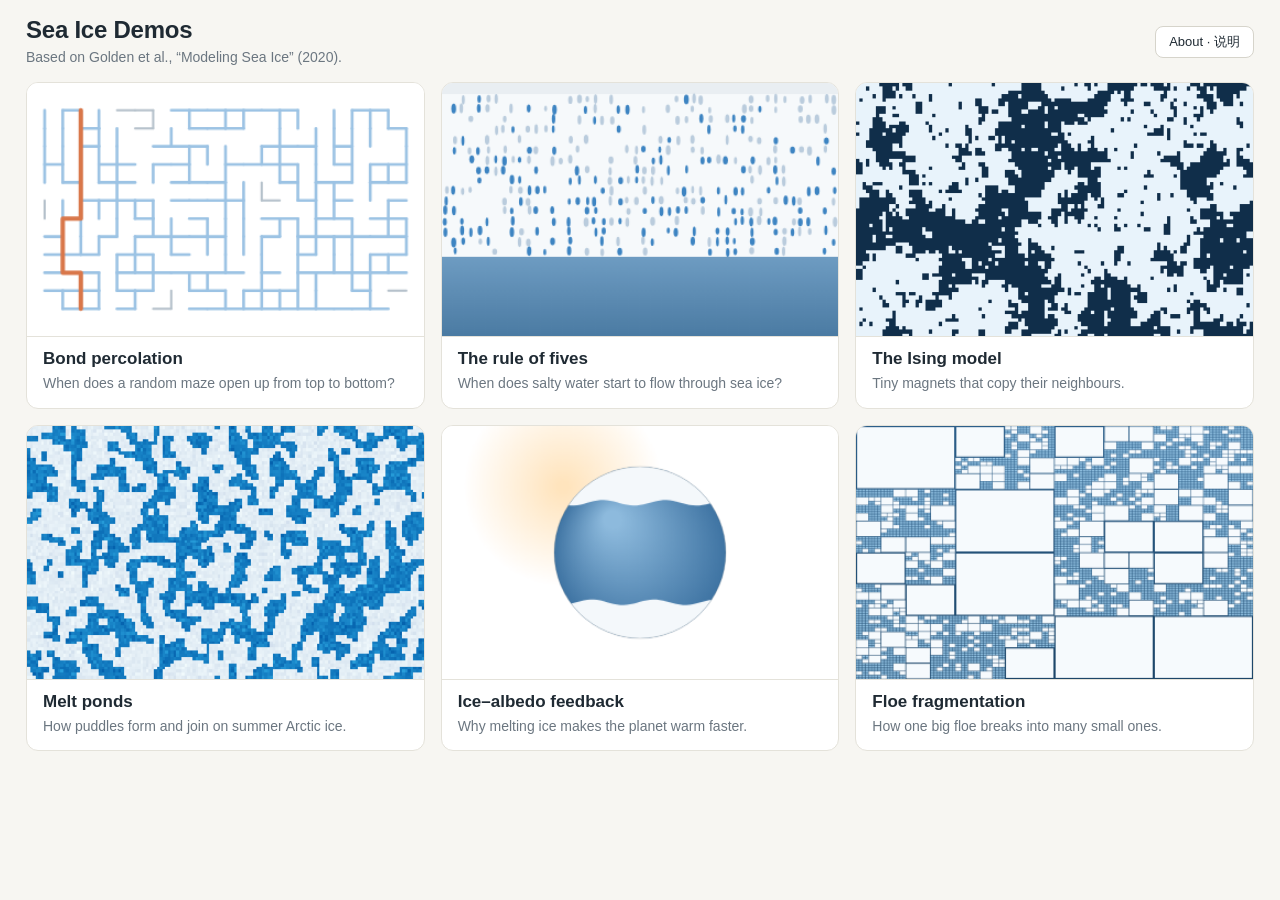
==== index.html @ 664575e3 "Add sea ice demos" ====
<!DOCTYPE html><html lang="en"><head><meta charset="utf-8"><meta name="viewport" content="width=device-width,initial-scale=1"><title>Sea ice math — six demos</title><style>:root{--bg:#f7f6f2;--panel:#ffffff;--line:#e4e2da;--ink:#1f2a33;--mut:#6b7680;--cyan:#2b7bbf;--warm:#d9774a}
*{box-sizing:border-box}
html{background:var(--bg)}
body{margin:0;color:var(--ink);background:var(--bg);font-family:-apple-system,"Helvetica Neue","PingFang SC",Arial,sans-serif;min-height:100vh;-webkit-font-smoothing:antialiased}
.wrap{max-width:1120px;margin:0 auto;padding:28px 32px 60px}
.top{margin-bottom:26px}
.back{color:var(--mut);text-decoration:none;font-size:14px}
.back:hover{color:var(--ink)}
h1{font-size:30px;font-weight:600;letter-spacing:-.01em;margin:0 0 6px;line-height:1.2}
.lead{font-size:16px;color:var(--mut);margin:0 0 26px;line-height:1.5}
.stage{display:grid;grid-template-columns:minmax(0,1fr) 320px;gap:22px;align-items:start;margin-bottom:22px}
.hero{background:var(--panel);border:1px solid var(--line);border-radius:14px;padding:16px}
.hero canvas{width:100%;height:auto;display:block;border-radius:6px}
.px{image-rendering:pixelated;image-rendering:crisp-edges}
.side{display:flex;flex-direction:column;gap:12px}
.card{background:var(--panel);border:1px solid var(--line);border-radius:12px;padding:14px 16px}
.label{font-size:13px;color:var(--mut);margin-bottom:6px}
.big{font-size:36px;font-weight:600;line-height:1.1;font-variant-numeric:tabular-nums;transition:color .3s}
.state{font-size:14px;margin-top:6px;color:var(--mut);line-height:1.45;min-height:1.45em}
.ctl{display:flex;justify-content:space-between;align-items:baseline;font-size:14px;color:var(--mut)}
.ctl b{color:var(--ink);font-weight:600;font-variant-numeric:tabular-nums}
input[type=range]{-webkit-appearance:none;appearance:none;width:100%;height:3px;background:linear-gradient(90deg,var(--cyan) var(--f,50%),var(--line) var(--f,50%));border-radius:3px;outline:none;margin:12px 0 14px;cursor:pointer}
input[type=range]::-webkit-slider-thumb{-webkit-appearance:none;width:16px;height:16px;border-radius:50%;background:#fff;border:1px solid #c9c7bd;box-shadow:0 1px 3px rgba(0,0,0,.15);cursor:pointer}
input[type=range]::-moz-range-thumb{width:16px;height:16px;border-radius:50%;background:#fff;border:1px solid #c9c7bd;cursor:pointer}
select{font:inherit;font-size:13px;padding:6px 10px;border-radius:8px;border:1px solid var(--line);background:#fff;color:var(--ink);cursor:pointer}
.btns{display:flex;flex-wrap:wrap;gap:8px}
button{font:inherit;font-size:13px;padding:6px 13px;border-radius:8px;border:1px solid #d6d4cb;background:#fff;color:var(--ink);cursor:pointer;transition:all .15s}
button:hover{border-color:#a9a79e}
button.on{background:#e8f1f9;border-color:#9cc3e4;color:#1d5c91}
button.pri{background:var(--ink);color:#fff;border-color:var(--ink)}
.chart canvas{width:100%;height:auto;display:block}
.legend{font-size:12px;color:var(--mut);margin-top:6px;line-height:1.5}
.sw{display:inline-block;width:14px;height:3px;border-radius:2px;vertical-align:middle;margin-right:5px}
.row{display:flex;gap:10px;align-items:center;flex-wrap:wrap}
details{margin-top:30px;border-top:1px solid var(--line);padding-top:16px;color:var(--mut);font-size:15px;line-height:1.7;max-width:820px}
summary{cursor:pointer;color:var(--mut);font-size:14px;list-style:none}
summary::-webkit-details-marker{display:none}
summary::after{content:" +"}
details[open] summary::after{content:" −"}
details p{margin:12px 0}
details b{color:var(--ink);font-weight:600}
@media(max-width:900px){.stage{grid-template-columns:1fr}.wrap{padding:20px 18px 50px}}
/* one-screen layout */
.wrap{max-width:1280px;height:100vh;display:flex;flex-direction:column;padding:16px 26px 18px}
.head{display:flex;justify-content:space-between;align-items:flex-end;gap:20px;margin-bottom:14px;flex:none}
.head .back{display:inline-block;margin-bottom:6px;font-size:13px}
.head h1{font-size:24px;margin:0 0 2px}
.head .lead{font-size:14px;margin:0}
.stage{flex:1;min-height:0;grid-template-columns:minmax(0,1fr) 340px;gap:16px;margin:0}
.hero{height:100%;min-height:0;display:flex;flex-direction:column;gap:6px;padding:12px}
.hero canvas{flex:1;min-height:0;width:100%;object-fit:contain}
.side{min-height:0;overflow:auto;gap:10px}
.card{padding:12px 14px}
.big{font-size:30px}
.modal{position:fixed;inset:0;background:rgba(31,42,51,.28);display:none;align-items:center;justify-content:center;z-index:9;padding:20px}
.modal.open{display:flex}
.mbox{background:#fff;border-radius:14px;max-width:720px;max-height:85vh;overflow:auto;padding:22px 26px;color:var(--mut);font-size:15px;line-height:1.7;position:relative}
.mbox b{color:var(--ink)}
.mbox .x{position:absolute;top:10px;right:10px;border:0;font-size:20px;padding:2px 10px}
@media(max-width:900px){.wrap{height:auto}.stage{display:block}.hero{height:70vw;margin-bottom:12px}}
.stage{grid-template-rows:minmax(0,1fr)}
@media(min-width:901px){.wrap{overflow:hidden}}

.head{align-items:center}
.legend{font-size:13px;color:#56616b}
.label{font-size:13px;color:#56616b;font-weight:500}
.state{font-size:14px;color:#56616b}
.ctl{font-size:14px;color:#56616b}
/* minimal layout */
.solo{flex:1;min-height:0;display:flex;flex-direction:column;gap:12px}
.solo .hero{flex:1;height:auto}
.bar{flex:none;display:grid;grid-template-columns:minmax(0,1fr) 300px;gap:28px;align-items:center;background:#fff;border:1px solid var(--line);border-radius:14px;padding:14px 22px}
.bar .ctl{font-size:15px}
.bar input[type=range]{margin:12px 0 4px}
.read .big{font-size:32px}
.read .state{margin-top:2px}
.ticks{display:flex;justify-content:space-between;font-size:12px;color:#56616b}
.icon{border:1px solid var(--line);background:#fff;border-radius:8px;padding:4px 10px;font-size:13px;margin-left:10px}
@media(max-width:900px){.bar{grid-template-columns:1fr}}
/* review fixes */
.solo .hero{background:transparent;border:0;padding:0}
.bar{padding:10px 22px}
.bar input[type=range]{margin:10px 0 2px}
.tk{position:relative;height:18px;font-size:12px;color:#56616b;font-variant-numeric:tabular-nums}
.tk span{position:absolute;top:2px;transform:translateX(-50%);white-space:nowrap}
.tk span.l{transform:none}.tk span.r{transform:translateX(-100%)}
.tk span.m{color:#1f2a33;font-weight:600}
.tk span.m::before{content:"";position:absolute;left:50%;top:-9px;width:1px;height:7px;background:#1f2a33}
.chip{display:inline-block;width:10px;height:10px;border-radius:2px;vertical-align:-1px;margin-right:4px;border:1px solid rgba(0,0,0,.12)}

.solo .hero{background:#fff;border:1px solid var(--line);padding:12px}

.grid{flex:1;min-height:0;align-content:start;display:grid;grid-template-columns:repeat(3,minmax(0,1fr));gap:16px}
.tile{display:block;text-decoration:none;color:var(--ink);background:#fff;border:1px solid var(--line);border-radius:12px;overflow:hidden;transition:border-color .15s}
.tile:hover{border-color:#b9b7ae}
.tile canvas{width:100%;height:auto;display:block;border-bottom:1px solid var(--line)}
.tile .tx{padding:12px 16px 14px}
.tile h2{font-size:17px;font-weight:600;margin:0 0 4px}
.tile p{font-size:14px;color:var(--mut);margin:0;line-height:1.45}
@media(max-width:900px){.grid{grid-template-columns:1fr 1fr}}
@media(max-width:600px){.grid{grid-template-columns:1fr}}
</style></head><body><div class="wrap">
<div class="head"><div><h1>Sea Ice Demos</h1><p class="lead">Based on Golden et al., “Modeling Sea Ice” (2020).</p></div><button id="about">About · 说明</button></div>
<div class="grid">
<a class="tile" href="1_percolation.html"><canvas id="t1"></canvas><div class="tx"><h2>Bond percolation</h2><p>When does a random maze open up from top to bottom?</p></div></a>
<a class="tile" href="2_rule_of_fives.html"><canvas id="t2"></canvas><div class="tx"><h2>The rule of fives</h2><p>When does salty water start to flow through sea ice?</p></div></a>
<a class="tile" href="3_ising_magnet.html"><canvas id="t3"></canvas><div class="tx"><h2>The Ising model</h2><p>Tiny magnets that copy their neighbours.</p></div></a>
<a class="tile" href="4_melt_ponds.html"><canvas id="t4"></canvas><div class="tx"><h2>Melt ponds</h2><p>How puddles form and join on summer Arctic ice.</p></div></a>
<a class="tile" href="5_ice_albedo.html"><canvas id="t5"></canvas><div class="tx"><h2>Ice–albedo feedback</h2><p>Why melting ice makes the planet warm faster.</p></div></a>
<a class="tile" href="6_fragmentation.html"><canvas id="t6"></canvas><div class="tx"><h2>Floe fragmentation</h2><p>How one big floe breaks into many small ones.</p></div></a>
</div>
<div class="modal" id="aboutM"><div class="mbox"><button class="x">×</button><p>Six small interactive pages made while reading Golden et al., “Modeling Sea Ice” (Notices of the AMS, 2020). Each page has one slider. 1. Bond percolation on a square lattice. 2. The rule of fives: brine in sea ice and when water can flow through. 3. The 2D Ising model. 4. The melt pond Ising model of Ma, Sudakov, Strong &amp; Golden (2019), next to a height-only version. 5. Ice–albedo feedback in a simple energy balance model. 6. Random fragmentation of ice floes. Every page runs offline in the browser.</p>
<p>这 6 个小程序是读 Golden 等人 2020 年的综述《Modeling Sea Ice》时做的，每页只有一个滑块，双击就能在浏览器里打开，不需要联网。1. 方格网边渗流。2. 五五法则：海冰里的盐水，以及冰什么时候开始透水。3. 二维 Ising 模型。4. Ma、Sudakov、Strong 和 Golden（2019）的融池 Ising 模型，旁边对照一个只看高度的版本。5. 简单能量平衡模型里的冰-反照率反馈。6. 浮冰的随机碎裂。</p></div></div>
</div>
<script>const $=id=>document.getElementById(id);
const DPR=Math.min(2,window.devicePixelRatio||1);
function hd(c,w,h){c.width=Math.round(w*DPR);c.height=Math.round(h*DPR);const x=c.getContext('2d');x.setTransform(DPR,0,0,DPR,0,0);x.W=w;x.H=h;return x;}
const K={panel:'#ffffff',line:'#e4e2da',grid:'#f1efe9',ink:'#1f2a33',mut:'#56616b',ice:'#eaf4fb',cyan:'#2b7bbf',blue:'#5a9bd5',deep:'#9bbbd8',warm:'#d9774a',red:'#d65a5a'};
const FONT='12px -apple-system,"Helvetica Neue",Helvetica,Arial,sans-serif';
function fillTrack(r){const f=(r.value-r.min)/(r.max-r.min)*100;r.style.setProperty('--f',f+'%');}
document.addEventListener('input',e=>{if(e.target.type==='range')fillTrack(e.target);});
window.addEventListener('load',()=>document.querySelectorAll('input[type=range]').forEach(fillTrack));
function box(x,l,t,w,h){x.strokeStyle=K.line;x.lineWidth=1;x.strokeRect(l+.5,t+.5,w,h);}

Object.defineProperty(CanvasRenderingContext2D.prototype,'shadowBlur',{set(){},get(){return 0},configurable:true});
window.addEventListener('load',()=>{const m=document.getElementById('aboutM'),b=document.getElementById('about');if(!m||!b)return;b.onclick=()=>m.classList.add('open');m.onclick=e=>{if(e.target===m||e.target.classList.contains('x'))m.classList.remove('open');};});

function fnt(x,px=13,w=''){const c=x.canvas;let k=1;if(c.clientWidth&&x.W){k=Math.min(c.clientWidth/x.W,c.clientHeight/x.H);}k=Math.max(0.35,Math.min(k,1.3));return `${w}${(px/k).toFixed(1)}px -apple-system,"SF Pro Text","Helvetica Neue",Helvetica,Arial,sans-serif`;}

const TW=360,TH=230;const tc=id=>hd($(id),TW,TH);
(function(){const x=tc('t1'),nx=21,ny=12,s=16.4,ox=(TW-(nx-1)*s)/2,oy=(TH-(ny-1)*s)/2,E=[];x.fillStyle='#fff';x.fillRect(0,0,TW,TH);
for(let y=0;y<ny;y++)for(let i=0;i<nx;i++){if(i<nx-1)E.push([i+y*nx,i+1+y*nx]);if(y<ny-1)E.push([i+y*nx,i+(y+1)*nx]);}
let best=null;for(let t=0;t<300&&!best;t++){const r=E.map(()=>Math.random()<0.54),par=[...Array(nx*ny).keys()],f=a=>par[a]===a?a:(par[a]=f(par[a]));E.forEach((e,i)=>{if(r[i])par[f(e[0])]=f(e[1]);});
const top=new Set();for(let i=0;i<nx;i++)top.add(f(i));let sp=null;for(let i=0;i<nx;i++)if(top.has(f(i+(ny-1)*nx)))sp=f(i+(ny-1)*nx);if(sp!==null)best={r,f,sp};}
const P=v=>[ox+v%nx*s,oy+(v/nx|0)*s];x.lineCap='round';
E.forEach((e,i)=>{if(!best.r[i])return;const inC=best.f(e[0])===best.sp;x.strokeStyle=inC?'#9cc3e4':'#b4c0ca';x.lineWidth=inC?2.6:2;x.beginPath();x.moveTo(...P(e[0]));x.lineTo(...P(e[1]));x.stroke();});
const adj=Array.from({length:nx*ny},()=>[]);E.forEach((e,i)=>{if(best.r[i]){adj[e[0]].push(e[1]);adj[e[1]].push(e[0]);}});
const pv=new Int32Array(nx*ny).fill(-2),q=[];for(let i=0;i<nx;i++){pv[i]=-1;q.push(i);}let end=-1;
for(let h=0;h<q.length&&end<0;h++){const u=q[h];if(u>=nx*(ny-1)){end=u;break;}for(const v of adj[u])if(pv[v]===-2){pv[v]=u;q.push(v);}}
if(end>=0){x.strokeStyle='#d9774a';x.lineWidth=4;x.lineJoin='round';x.beginPath();let v=end,first=true;while(v>=0){const [px,py]=P(v);first?x.moveTo(px,py):x.lineTo(px,py);first=false;v=pv[v];}x.stroke();}})();
(function(){const x=tc('t2'),Y1=158;x.fillStyle='#f6f9fb';x.fillRect(0,0,TW,Y1);x.fillStyle='#e9eef2';x.fillRect(0,0,TW,10);
const oc=x.createLinearGradient(0,Y1,0,TH);oc.addColorStop(0,'#6e9cc2');oc.addColorStop(1,'#4b7ba3');x.fillStyle=oc;x.fillRect(0,Y1,TW,TH-Y1);
const nx=48,ny=16,cw=TW/nx,ch=(Y1-10)/ny;
for(let j=0;j<ny;j++)for(let i=0;i<nx;i++){if(Math.random()>0.45)continue;const deep=Math.random()<0.25+0.6*(j/ny);const X=(i+.5)*cw+(Math.random()-.5)*2.5,Yc=10+(j+.5)*ch+(Math.random()-.5)*2;
x.fillStyle=deep?'#3d84c2':'rgba(125,160,192,.5)';x.beginPath();x.ellipse(X,Yc,1.3+Math.random(),2.8+Math.random()*1.8,0,0,7);x.fill();}})();
(function(){const x=tc('t3'),W=120,H=67,s=new Int8Array(W*H);for(let i=0;i<W*H;i++)s[i]=Math.random()<.5?1:-1;const t=2.3,e4=Math.exp(-4/t),e8=Math.exp(-8/t);
for(let k=0;k<W*H*60;k++){const i=(Math.random()*W*H)|0,y=(i/W)|0,a=i%W,nb=s[((y+1)%H)*W+a]+s[((y-1+H)%H)*W+a]+s[y*W+(a+1)%W]+s[y*W+(a-1+W)%W],dE=2*s[i]*nb;if(dE<=0||(dE===4&&Math.random()<e4)||(dE===8&&Math.random()<e8))s[i]=-s[i];}
const c=document.createElement('canvas');c.width=W;c.height=H;const cx=c.getContext('2d'),im=cx.createImageData(W,H);for(let i=0;i<W*H;i++){const v=s[i]>0?[232,243,251]:[16,46,74];im.data.set([...v,255],i*4);}cx.putImageData(im,0,0);x.imageSmoothingEnabled=false;x.drawImage(c,0,0,TW,TH*1.005);})();
(function(){const x=tc('t4'),W=144,H=80,s=new Int8Array(W*H),h=new Float32Array(W*H);const g=()=>{let u=0,v=0;while(!u)u=Math.random();while(!v)v=Math.random();return Math.sqrt(-2*Math.log(u))*Math.cos(2*Math.PI*v);};
for(let i=0;i<W*H;i++){h[i]=g();s[i]=Math.random()<.46?1:-1;}for(let k=0;k<W*H*30;k++){const i=(Math.random()*W*H)|0,y=(i/W)|0,a=i%W,m=s[((y+1)%H)*W+a]+s[((y-1+H)%H)*W+a]+s[y*W+(a+1)%W]+s[y*W+(a-1+W)%W];s[i]=m>0?1:m<0?-1:(h[i]<0?1:-1);}
const c=document.createElement('canvas');c.width=W;c.height=H;const cx=c.getContext('2d'),im=cx.createImageData(W,H);for(let i=0;i<W*H;i++){const e=Math.max(-2.5,Math.min(2.5,h[i]));const v=s[i]>0?[22+e*7,128+e*12,196+e*9]:[226+e*6,237+e*5,245+e*3];im.data.set([...v,255],i*4);}cx.putImageData(im,0,0);x.imageSmoothingEnabled=false;x.drawImage(c,0,0,TW,TH);})();
(function(){const x=tc('t5');x.fillStyle='#fff';x.fillRect(0,0,TW,TH);const cx=TW/2,cy=TH/2,R=78;
const gl=x.createRadialGradient(cx-70,cy-60,5,cx-70,cy-60,90);gl.addColorStop(0,'rgba(255,196,110,.45)');gl.addColorStop(1,'rgba(255,196,110,0)');x.fillStyle=gl;x.beginPath();x.arc(cx-70,cy-60,90,0,7);x.fill();
const oc=x.createRadialGradient(cx-25,cy-30,8,cx,cy,R);oc.addColorStop(0,'#8dbadd');oc.addColorStop(1,'#3f74a3');x.fillStyle=oc;x.beginPath();x.arc(cx,cy,R,0,7);x.fill();
x.save();x.beginPath();x.arc(cx,cy,R,0,7);x.clip();x.fillStyle='#f4f8fb';for(const d of [1,-1]){x.beginPath();x.moveTo(cx-R,cy-d*R);for(let xx=cx-R;xx<=cx+R;xx+=3)x.lineTo(xx,cy-d*(R-R*0.42)+d*Math.sin(xx/9+d)*2.5);x.lineTo(cx+R,cy-d*R);x.fill();}x.restore();
x.strokeStyle='rgba(31,42,51,.15)';x.beginPath();x.arc(cx,cy,R,0,7);x.stroke();})();
(function(){const x=tc('t6');const sea=x.createLinearGradient(0,0,0,TH);sea.addColorStop(0,'#2d5f8a');sea.addColorStop(1,'#1d4669');x.fillStyle=sea;x.fillRect(0,0,TW,TH);
let fl;do{fl=[{x:0,y:0,w:1,h:1,a:true}];for(let gn=0;gn<7;gn++){const nf=[];for(const f of fl){if(f.a&&(gn===0||Math.random()<0.75)){const hw=f.w/2,hh=f.h/2;[[0,0],[1,0],[0,1],[1,1]].forEach(([i,j])=>nf.push({x:f.x+i*hw,y:f.y+j*hh,w:hw,h:hh,a:true}));}else{f.a=false;nf.push(f);}}fl=nf;}}while(fl.length<1500);
for(const f of fl){const gp=Math.max(.4,Math.min(2,Math.min(f.w*TW,f.h*TH)*.07));x.fillStyle=f.a?'#8fbfe0':'#f6fafd';x.fillRect(f.x*TW+gp/2,f.y*TH+gp/2,f.w*TW-gp,f.h*TH-gp);}})();
</script></body></html>
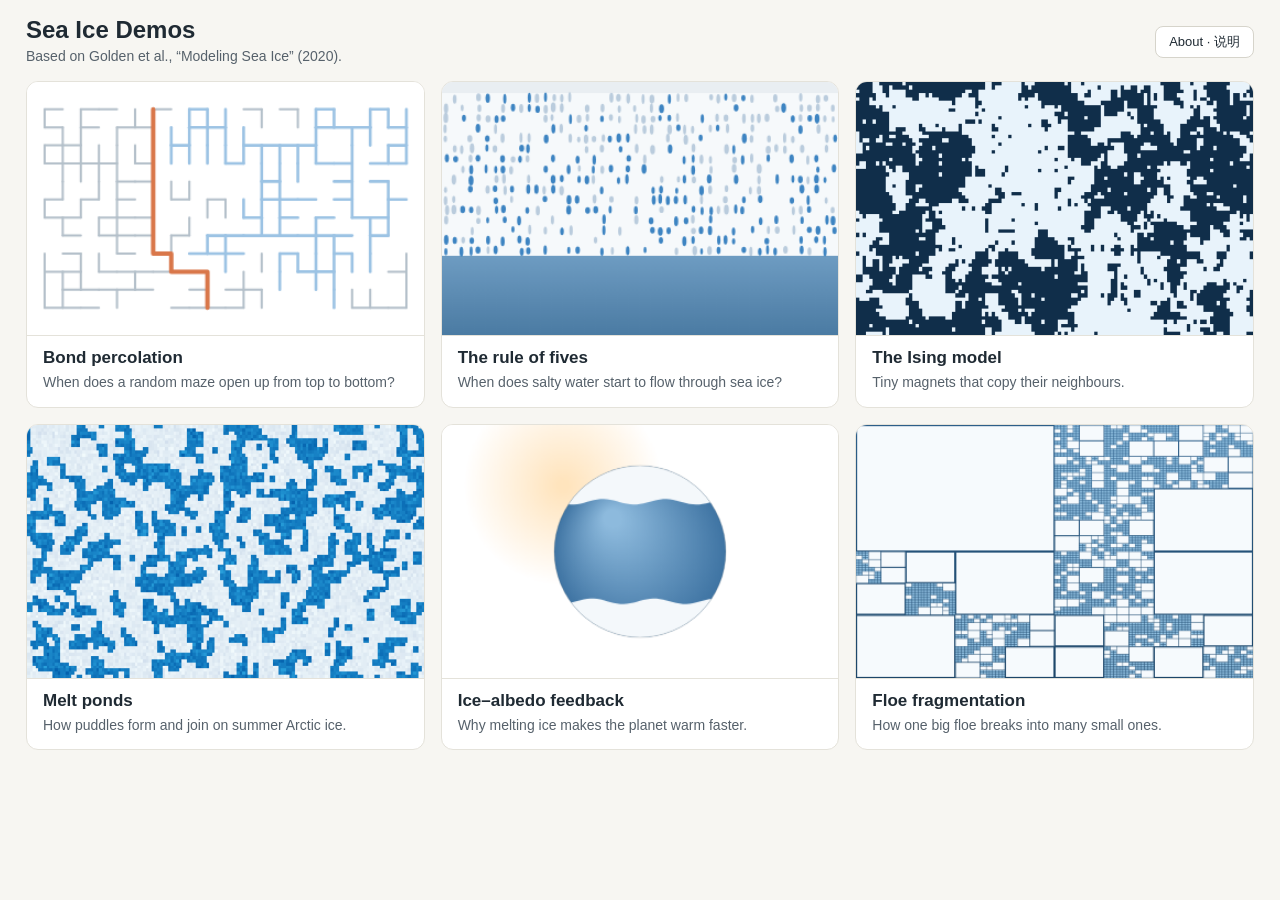
==== commit 30a04e5e: "Split code into readable files" ====
--- a/index.html
+++ b/index.html
@@ -1,160 +1,60 @@
-<!DOCTYPE html><html lang="en"><head><meta charset="utf-8"><meta name="viewport" content="width=device-width,initial-scale=1"><title>Sea ice math — six demos</title><style>:root{--bg:#f7f6f2;--panel:#ffffff;--line:#e4e2da;--ink:#1f2a33;--mut:#6b7680;--cyan:#2b7bbf;--warm:#d9774a}
-*{box-sizing:border-box}
-html{background:var(--bg)}
-body{margin:0;color:var(--ink);background:var(--bg);font-family:-apple-system,"Helvetica Neue","PingFang SC",Arial,sans-serif;min-height:100vh;-webkit-font-smoothing:antialiased}
-.wrap{max-width:1120px;margin:0 auto;padding:28px 32px 60px}
-.top{margin-bottom:26px}
-.back{color:var(--mut);text-decoration:none;font-size:14px}
-.back:hover{color:var(--ink)}
-h1{font-size:30px;font-weight:600;letter-spacing:-.01em;margin:0 0 6px;line-height:1.2}
-.lead{font-size:16px;color:var(--mut);margin:0 0 26px;line-height:1.5}
-.stage{display:grid;grid-template-columns:minmax(0,1fr) 320px;gap:22px;align-items:start;margin-bottom:22px}
-.hero{background:var(--panel);border:1px solid var(--line);border-radius:14px;padding:16px}
-.hero canvas{width:100%;height:auto;display:block;border-radius:6px}
-.px{image-rendering:pixelated;image-rendering:crisp-edges}
-.side{display:flex;flex-direction:column;gap:12px}
-.card{background:var(--panel);border:1px solid var(--line);border-radius:12px;padding:14px 16px}
-.label{font-size:13px;color:var(--mut);margin-bottom:6px}
-.big{font-size:36px;font-weight:600;line-height:1.1;font-variant-numeric:tabular-nums;transition:color .3s}
-.state{font-size:14px;margin-top:6px;color:var(--mut);line-height:1.45;min-height:1.45em}
-.ctl{display:flex;justify-content:space-between;align-items:baseline;font-size:14px;color:var(--mut)}
-.ctl b{color:var(--ink);font-weight:600;font-variant-numeric:tabular-nums}
-input[type=range]{-webkit-appearance:none;appearance:none;width:100%;height:3px;background:linear-gradient(90deg,var(--cyan) var(--f,50%),var(--line) var(--f,50%));border-radius:3px;outline:none;margin:12px 0 14px;cursor:pointer}
-input[type=range]::-webkit-slider-thumb{-webkit-appearance:none;width:16px;height:16px;border-radius:50%;background:#fff;border:1px solid #c9c7bd;box-shadow:0 1px 3px rgba(0,0,0,.15);cursor:pointer}
-input[type=range]::-moz-range-thumb{width:16px;height:16px;border-radius:50%;background:#fff;border:1px solid #c9c7bd;cursor:pointer}
-select{font:inherit;font-size:13px;padding:6px 10px;border-radius:8px;border:1px solid var(--line);background:#fff;color:var(--ink);cursor:pointer}
-.btns{display:flex;flex-wrap:wrap;gap:8px}
-button{font:inherit;font-size:13px;padding:6px 13px;border-radius:8px;border:1px solid #d6d4cb;background:#fff;color:var(--ink);cursor:pointer;transition:all .15s}
-button:hover{border-color:#a9a79e}
-button.on{background:#e8f1f9;border-color:#9cc3e4;color:#1d5c91}
-button.pri{background:var(--ink);color:#fff;border-color:var(--ink)}
-.chart canvas{width:100%;height:auto;display:block}
-.legend{font-size:12px;color:var(--mut);margin-top:6px;line-height:1.5}
-.sw{display:inline-block;width:14px;height:3px;border-radius:2px;vertical-align:middle;margin-right:5px}
-.row{display:flex;gap:10px;align-items:center;flex-wrap:wrap}
-details{margin-top:30px;border-top:1px solid var(--line);padding-top:16px;color:var(--mut);font-size:15px;line-height:1.7;max-width:820px}
-summary{cursor:pointer;color:var(--mut);font-size:14px;list-style:none}
-summary::-webkit-details-marker{display:none}
-summary::after{content:" +"}
-details[open] summary::after{content:" −"}
-details p{margin:12px 0}
-details b{color:var(--ink);font-weight:600}
-@media(max-width:900px){.stage{grid-template-columns:1fr}.wrap{padding:20px 18px 50px}}
-/* one-screen layout */
-.wrap{max-width:1280px;height:100vh;display:flex;flex-direction:column;padding:16px 26px 18px}
-.head{display:flex;justify-content:space-between;align-items:flex-end;gap:20px;margin-bottom:14px;flex:none}
-.head .back{display:inline-block;margin-bottom:6px;font-size:13px}
-.head h1{font-size:24px;margin:0 0 2px}
-.head .lead{font-size:14px;margin:0}
-.stage{flex:1;min-height:0;grid-template-columns:minmax(0,1fr) 340px;gap:16px;margin:0}
-.hero{height:100%;min-height:0;display:flex;flex-direction:column;gap:6px;padding:12px}
-.hero canvas{flex:1;min-height:0;width:100%;object-fit:contain}
-.side{min-height:0;overflow:auto;gap:10px}
-.card{padding:12px 14px}
-.big{font-size:30px}
-.modal{position:fixed;inset:0;background:rgba(31,42,51,.28);display:none;align-items:center;justify-content:center;z-index:9;padding:20px}
-.modal.open{display:flex}
-.mbox{background:#fff;border-radius:14px;max-width:720px;max-height:85vh;overflow:auto;padding:22px 26px;color:var(--mut);font-size:15px;line-height:1.7;position:relative}
-.mbox b{color:var(--ink)}
-.mbox .x{position:absolute;top:10px;right:10px;border:0;font-size:20px;padding:2px 10px}
-@media(max-width:900px){.wrap{height:auto}.stage{display:block}.hero{height:70vw;margin-bottom:12px}}
-.stage{grid-template-rows:minmax(0,1fr)}
-@media(min-width:901px){.wrap{overflow:hidden}}
+<!DOCTYPE html>
+<html lang="en">
+<head>
+  <meta charset="utf-8">
+  <meta name="viewport" content="width=device-width, initial-scale=1">
+  <title>Sea Ice Demos</title>
+  <link rel="stylesheet" href="style.css">
+</head>
+<body>
+<div class="page">
 
-.head{align-items:center}
-.legend{font-size:13px;color:#56616b}
-.label{font-size:13px;color:#56616b;font-weight:500}
-.state{font-size:14px;color:#56616b}
-.ctl{font-size:14px;color:#56616b}
-/* minimal layout */
-.solo{flex:1;min-height:0;display:flex;flex-direction:column;gap:12px}
-.solo .hero{flex:1;height:auto}
-.bar{flex:none;display:grid;grid-template-columns:minmax(0,1fr) 300px;gap:28px;align-items:center;background:#fff;border:1px solid var(--line);border-radius:14px;padding:14px 22px}
-.bar .ctl{font-size:15px}
-.bar input[type=range]{margin:12px 0 4px}
-.read .big{font-size:32px}
-.read .state{margin-top:2px}
-.ticks{display:flex;justify-content:space-between;font-size:12px;color:#56616b}
-.icon{border:1px solid var(--line);background:#fff;border-radius:8px;padding:4px 10px;font-size:13px;margin-left:10px}
-@media(max-width:900px){.bar{grid-template-columns:1fr}}
-/* review fixes */
-.solo .hero{background:transparent;border:0;padding:0}
-.bar{padding:10px 22px}
-.bar input[type=range]{margin:10px 0 2px}
-.tk{position:relative;height:18px;font-size:12px;color:#56616b;font-variant-numeric:tabular-nums}
-.tk span{position:absolute;top:2px;transform:translateX(-50%);white-space:nowrap}
-.tk span.l{transform:none}.tk span.r{transform:translateX(-100%)}
-.tk span.m{color:#1f2a33;font-weight:600}
-.tk span.m::before{content:"";position:absolute;left:50%;top:-9px;width:1px;height:7px;background:#1f2a33}
-.chip{display:inline-block;width:10px;height:10px;border-radius:2px;vertical-align:-1px;margin-right:4px;border:1px solid rgba(0,0,0,.12)}
+  <div class="header">
+    <div>
+      <h1>Sea Ice Demos</h1>
+      <p class="lead">Based on Golden et al., “Modeling Sea Ice” (2020).</p>
+    </div>
+    <button id="about-button">About · 说明</button>
+  </div>
 
-.solo .hero{background:#fff;border:1px solid var(--line);padding:12px}
+  <div class="cards">
+    <a class="card" href="1_percolation.html">
+      <canvas id="thumb-percolation"></canvas>
+      <div class="card-text"><h2>Bond percolation</h2><p>When does a random maze open up from top to bottom?</p></div>
+    </a>
+    <a class="card" href="2_rule_of_fives.html">
+      <canvas id="thumb-brine"></canvas>
+      <div class="card-text"><h2>The rule of fives</h2><p>When does salty water start to flow through sea ice?</p></div>
+    </a>
+    <a class="card" href="3_ising_magnet.html">
+      <canvas id="thumb-ising"></canvas>
+      <div class="card-text"><h2>The Ising model</h2><p>Tiny magnets that copy their neighbours.</p></div>
+    </a>
+    <a class="card" href="4_melt_ponds.html">
+      <canvas id="thumb-ponds"></canvas>
+      <div class="card-text"><h2>Melt ponds</h2><p>How puddles form and join on summer Arctic ice.</p></div>
+    </a>
+    <a class="card" href="5_ice_albedo.html">
+      <canvas id="thumb-albedo"></canvas>
+      <div class="card-text"><h2>Ice–albedo feedback</h2><p>Why melting ice makes the planet warm faster.</p></div>
+    </a>
+    <a class="card" href="6_fragmentation.html">
+      <canvas id="thumb-floes"></canvas>
+      <div class="card-text"><h2>Floe fragmentation</h2><p>How one big floe breaks into many small ones.</p></div>
+    </a>
+  </div>
 
-.grid{flex:1;min-height:0;align-content:start;display:grid;grid-template-columns:repeat(3,minmax(0,1fr));gap:16px}
-.tile{display:block;text-decoration:none;color:var(--ink);background:#fff;border:1px solid var(--line);border-radius:12px;overflow:hidden;transition:border-color .15s}
-.tile:hover{border-color:#b9b7ae}
-.tile canvas{width:100%;height:auto;display:block;border-bottom:1px solid var(--line)}
-.tile .tx{padding:12px 16px 14px}
-.tile h2{font-size:17px;font-weight:600;margin:0 0 4px}
-.tile p{font-size:14px;color:var(--mut);margin:0;line-height:1.45}
-@media(max-width:900px){.grid{grid-template-columns:1fr 1fr}}
-@media(max-width:600px){.grid{grid-template-columns:1fr}}
-</style></head><body><div class="wrap">
-<div class="head"><div><h1>Sea Ice Demos</h1><p class="lead">Based on Golden et al., “Modeling Sea Ice” (2020).</p></div><button id="about">About · 说明</button></div>
-<div class="grid">
-<a class="tile" href="1_percolation.html"><canvas id="t1"></canvas><div class="tx"><h2>Bond percolation</h2><p>When does a random maze open up from top to bottom?</p></div></a>
-<a class="tile" href="2_rule_of_fives.html"><canvas id="t2"></canvas><div class="tx"><h2>The rule of fives</h2><p>When does salty water start to flow through sea ice?</p></div></a>
-<a class="tile" href="3_ising_magnet.html"><canvas id="t3"></canvas><div class="tx"><h2>The Ising model</h2><p>Tiny magnets that copy their neighbours.</p></div></a>
-<a class="tile" href="4_melt_ponds.html"><canvas id="t4"></canvas><div class="tx"><h2>Melt ponds</h2><p>How puddles form and join on summer Arctic ice.</p></div></a>
-<a class="tile" href="5_ice_albedo.html"><canvas id="t5"></canvas><div class="tx"><h2>Ice–albedo feedback</h2><p>Why melting ice makes the planet warm faster.</p></div></a>
-<a class="tile" href="6_fragmentation.html"><canvas id="t6"></canvas><div class="tx"><h2>Floe fragmentation</h2><p>How one big floe breaks into many small ones.</p></div></a>
 </div>
-<div class="modal" id="aboutM"><div class="mbox"><button class="x">×</button><p>Six small interactive pages made while reading Golden et al., “Modeling Sea Ice” (Notices of the AMS, 2020). Each page has one slider. 1. Bond percolation on a square lattice. 2. The rule of fives: brine in sea ice and when water can flow through. 3. The 2D Ising model. 4. The melt pond Ising model of Ma, Sudakov, Strong &amp; Golden (2019), next to a height-only version. 5. Ice–albedo feedback in a simple energy balance model. 6. Random fragmentation of ice floes. Every page runs offline in the browser.</p>
-<p>这 6 个小程序是读 Golden 等人 2020 年的综述《Modeling Sea Ice》时做的，每页只有一个滑块，双击就能在浏览器里打开，不需要联网。1. 方格网边渗流。2. 五五法则：海冰里的盐水，以及冰什么时候开始透水。3. 二维 Ising 模型。4. Ma、Sudakov、Strong 和 Golden（2019）的融池 Ising 模型，旁边对照一个只看高度的版本。5. 简单能量平衡模型里的冰-反照率反馈。6. 浮冰的随机碎裂。</p></div></div>
+
+<div class="about" id="about">
+  <div class="about-box">
+    <button class="close">×</button>
+    <p>Six small interactive pages made while reading Golden et al., “Modeling Sea Ice” (Notices of the AMS, 2020). Each page has one slider. 1. Bond percolation on a square lattice. 2. The rule of fives: brine in sea ice and when water can flow through. 3. The 2D Ising model. 4. The melt pond Ising model of Ma, Sudakov, Strong &amp; Golden (2019), next to a height-only version. 5. Ice–albedo feedback in a simple energy balance model. 6. Random fragmentation of ice floes. Every page runs offline in the browser.</p>
+    <p>这 6 个小程序是读 Golden 等人 2020 年的综述《Modeling Sea Ice》时做的，每页只有一个滑块，双击就能在浏览器里打开，不需要联网。1. 方格网边渗流。2. 五五法则：海冰里的盐水，以及冰什么时候开始透水。3. 二维 Ising 模型。4. Ma、Sudakov、Strong 和 Golden（2019）的融池 Ising 模型，旁边对照一个只看高度的版本。5. 简单能量平衡模型里的冰-反照率反馈。6. 浮冰的随机碎裂。</p>
+  </div>
 </div>
-<script>const $=id=>document.getElementById(id);
-const DPR=Math.min(2,window.devicePixelRatio||1);
-function hd(c,w,h){c.width=Math.round(w*DPR);c.height=Math.round(h*DPR);const x=c.getContext('2d');x.setTransform(DPR,0,0,DPR,0,0);x.W=w;x.H=h;return x;}
-const K={panel:'#ffffff',line:'#e4e2da',grid:'#f1efe9',ink:'#1f2a33',mut:'#56616b',ice:'#eaf4fb',cyan:'#2b7bbf',blue:'#5a9bd5',deep:'#9bbbd8',warm:'#d9774a',red:'#d65a5a'};
-const FONT='12px -apple-system,"Helvetica Neue",Helvetica,Arial,sans-serif';
-function fillTrack(r){const f=(r.value-r.min)/(r.max-r.min)*100;r.style.setProperty('--f',f+'%');}
-document.addEventListener('input',e=>{if(e.target.type==='range')fillTrack(e.target);});
-window.addEventListener('load',()=>document.querySelectorAll('input[type=range]').forEach(fillTrack));
-function box(x,l,t,w,h){x.strokeStyle=K.line;x.lineWidth=1;x.strokeRect(l+.5,t+.5,w,h);}
 
-Object.defineProperty(CanvasRenderingContext2D.prototype,'shadowBlur',{set(){},get(){return 0},configurable:true});
-window.addEventListener('load',()=>{const m=document.getElementById('aboutM'),b=document.getElementById('about');if(!m||!b)return;b.onclick=()=>m.classList.add('open');m.onclick=e=>{if(e.target===m||e.target.classList.contains('x'))m.classList.remove('open');};});
-
-function fnt(x,px=13,w=''){const c=x.canvas;let k=1;if(c.clientWidth&&x.W){k=Math.min(c.clientWidth/x.W,c.clientHeight/x.H);}k=Math.max(0.35,Math.min(k,1.3));return `${w}${(px/k).toFixed(1)}px -apple-system,"SF Pro Text","Helvetica Neue",Helvetica,Arial,sans-serif`;}
-
-const TW=360,TH=230;const tc=id=>hd($(id),TW,TH);
-(function(){const x=tc('t1'),nx=21,ny=12,s=16.4,ox=(TW-(nx-1)*s)/2,oy=(TH-(ny-1)*s)/2,E=[];x.fillStyle='#fff';x.fillRect(0,0,TW,TH);
-for(let y=0;y<ny;y++)for(let i=0;i<nx;i++){if(i<nx-1)E.push([i+y*nx,i+1+y*nx]);if(y<ny-1)E.push([i+y*nx,i+(y+1)*nx]);}
-let best=null;for(let t=0;t<300&&!best;t++){const r=E.map(()=>Math.random()<0.54),par=[...Array(nx*ny).keys()],f=a=>par[a]===a?a:(par[a]=f(par[a]));E.forEach((e,i)=>{if(r[i])par[f(e[0])]=f(e[1]);});
-const top=new Set();for(let i=0;i<nx;i++)top.add(f(i));let sp=null;for(let i=0;i<nx;i++)if(top.has(f(i+(ny-1)*nx)))sp=f(i+(ny-1)*nx);if(sp!==null)best={r,f,sp};}
-const P=v=>[ox+v%nx*s,oy+(v/nx|0)*s];x.lineCap='round';
-E.forEach((e,i)=>{if(!best.r[i])return;const inC=best.f(e[0])===best.sp;x.strokeStyle=inC?'#9cc3e4':'#b4c0ca';x.lineWidth=inC?2.6:2;x.beginPath();x.moveTo(...P(e[0]));x.lineTo(...P(e[1]));x.stroke();});
-const adj=Array.from({length:nx*ny},()=>[]);E.forEach((e,i)=>{if(best.r[i]){adj[e[0]].push(e[1]);adj[e[1]].push(e[0]);}});
-const pv=new Int32Array(nx*ny).fill(-2),q=[];for(let i=0;i<nx;i++){pv[i]=-1;q.push(i);}let end=-1;
-for(let h=0;h<q.length&&end<0;h++){const u=q[h];if(u>=nx*(ny-1)){end=u;break;}for(const v of adj[u])if(pv[v]===-2){pv[v]=u;q.push(v);}}
-if(end>=0){x.strokeStyle='#d9774a';x.lineWidth=4;x.lineJoin='round';x.beginPath();let v=end,first=true;while(v>=0){const [px,py]=P(v);first?x.moveTo(px,py):x.lineTo(px,py);first=false;v=pv[v];}x.stroke();}})();
-(function(){const x=tc('t2'),Y1=158;x.fillStyle='#f6f9fb';x.fillRect(0,0,TW,Y1);x.fillStyle='#e9eef2';x.fillRect(0,0,TW,10);
-const oc=x.createLinearGradient(0,Y1,0,TH);oc.addColorStop(0,'#6e9cc2');oc.addColorStop(1,'#4b7ba3');x.fillStyle=oc;x.fillRect(0,Y1,TW,TH-Y1);
-const nx=48,ny=16,cw=TW/nx,ch=(Y1-10)/ny;
-for(let j=0;j<ny;j++)for(let i=0;i<nx;i++){if(Math.random()>0.45)continue;const deep=Math.random()<0.25+0.6*(j/ny);const X=(i+.5)*cw+(Math.random()-.5)*2.5,Yc=10+(j+.5)*ch+(Math.random()-.5)*2;
-x.fillStyle=deep?'#3d84c2':'rgba(125,160,192,.5)';x.beginPath();x.ellipse(X,Yc,1.3+Math.random(),2.8+Math.random()*1.8,0,0,7);x.fill();}})();
-(function(){const x=tc('t3'),W=120,H=67,s=new Int8Array(W*H);for(let i=0;i<W*H;i++)s[i]=Math.random()<.5?1:-1;const t=2.3,e4=Math.exp(-4/t),e8=Math.exp(-8/t);
-for(let k=0;k<W*H*60;k++){const i=(Math.random()*W*H)|0,y=(i/W)|0,a=i%W,nb=s[((y+1)%H)*W+a]+s[((y-1+H)%H)*W+a]+s[y*W+(a+1)%W]+s[y*W+(a-1+W)%W],dE=2*s[i]*nb;if(dE<=0||(dE===4&&Math.random()<e4)||(dE===8&&Math.random()<e8))s[i]=-s[i];}
-const c=document.createElement('canvas');c.width=W;c.height=H;const cx=c.getContext('2d'),im=cx.createImageData(W,H);for(let i=0;i<W*H;i++){const v=s[i]>0?[232,243,251]:[16,46,74];im.data.set([...v,255],i*4);}cx.putImageData(im,0,0);x.imageSmoothingEnabled=false;x.drawImage(c,0,0,TW,TH*1.005);})();
-(function(){const x=tc('t4'),W=144,H=80,s=new Int8Array(W*H),h=new Float32Array(W*H);const g=()=>{let u=0,v=0;while(!u)u=Math.random();while(!v)v=Math.random();return Math.sqrt(-2*Math.log(u))*Math.cos(2*Math.PI*v);};
-for(let i=0;i<W*H;i++){h[i]=g();s[i]=Math.random()<.46?1:-1;}for(let k=0;k<W*H*30;k++){const i=(Math.random()*W*H)|0,y=(i/W)|0,a=i%W,m=s[((y+1)%H)*W+a]+s[((y-1+H)%H)*W+a]+s[y*W+(a+1)%W]+s[y*W+(a-1+W)%W];s[i]=m>0?1:m<0?-1:(h[i]<0?1:-1);}
-const c=document.createElement('canvas');c.width=W;c.height=H;const cx=c.getContext('2d'),im=cx.createImageData(W,H);for(let i=0;i<W*H;i++){const e=Math.max(-2.5,Math.min(2.5,h[i]));const v=s[i]>0?[22+e*7,128+e*12,196+e*9]:[226+e*6,237+e*5,245+e*3];im.data.set([...v,255],i*4);}cx.putImageData(im,0,0);x.imageSmoothingEnabled=false;x.drawImage(c,0,0,TW,TH);})();
-(function(){const x=tc('t5');x.fillStyle='#fff';x.fillRect(0,0,TW,TH);const cx=TW/2,cy=TH/2,R=78;
-const gl=x.createRadialGradient(cx-70,cy-60,5,cx-70,cy-60,90);gl.addColorStop(0,'rgba(255,196,110,.45)');gl.addColorStop(1,'rgba(255,196,110,0)');x.fillStyle=gl;x.beginPath();x.arc(cx-70,cy-60,90,0,7);x.fill();
-const oc=x.createRadialGradient(cx-25,cy-30,8,cx,cy,R);oc.addColorStop(0,'#8dbadd');oc.addColorStop(1,'#3f74a3');x.fillStyle=oc;x.beginPath();x.arc(cx,cy,R,0,7);x.fill();
-x.save();x.beginPath();x.arc(cx,cy,R,0,7);x.clip();x.fillStyle='#f4f8fb';for(const d of [1,-1]){x.beginPath();x.moveTo(cx-R,cy-d*R);for(let xx=cx-R;xx<=cx+R;xx+=3)x.lineTo(xx,cy-d*(R-R*0.42)+d*Math.sin(xx/9+d)*2.5);x.lineTo(cx+R,cy-d*R);x.fill();}x.restore();
-x.strokeStyle='rgba(31,42,51,.15)';x.beginPath();x.arc(cx,cy,R,0,7);x.stroke();})();
-(function(){const x=tc('t6');const sea=x.createLinearGradient(0,0,0,TH);sea.addColorStop(0,'#2d5f8a');sea.addColorStop(1,'#1d4669');x.fillStyle=sea;x.fillRect(0,0,TW,TH);
-let fl;do{fl=[{x:0,y:0,w:1,h:1,a:true}];for(let gn=0;gn<7;gn++){const nf=[];for(const f of fl){if(f.a&&(gn===0||Math.random()<0.75)){const hw=f.w/2,hh=f.h/2;[[0,0],[1,0],[0,1],[1,1]].forEach(([i,j])=>nf.push({x:f.x+i*hw,y:f.y+j*hh,w:hw,h:hh,a:true}));}else{f.a=false;nf.push(f);}}fl=nf;}}while(fl.length<1500);
-for(const f of fl){const gp=Math.max(.4,Math.min(2,Math.min(f.w*TW,f.h*TH)*.07));x.fillStyle=f.a?'#8fbfe0':'#f6fafd';x.fillRect(f.x*TW+gp/2,f.y*TH+gp/2,f.w*TW-gp,f.h*TH-gp);}})();
-</script></body></html>
+<script src="common.js"></script>
+<script src="index.js"></script>
+</body>
+</html>
--- a/style.css
+++ b/style.css
@@ -0,0 +1,158 @@
+/* style.css — shared look for all demo pages */
+
+:root {
+  --bg: #f7f6f2;
+  --card: #ffffff;
+  --line: #e4e2da;
+  --ink: #1f2a33;
+  --muted: #56616b;
+  --accent: #2b7bbf;
+}
+
+* { box-sizing: border-box; }
+
+body {
+  margin: 0;
+  background: var(--bg);
+  color: var(--ink);
+  font-family: -apple-system, "Helvetica Neue", "PingFang SC", Arial, sans-serif;
+  -webkit-font-smoothing: antialiased;
+}
+
+/* ---------- Page layout: everything fits on one screen ---------- */
+
+.page {
+  max-width: 1280px;
+  height: 100vh;
+  margin: 0 auto;
+  padding: 16px 26px 18px;
+  display: flex;
+  flex-direction: column;
+  overflow: hidden;
+}
+
+.header {
+  display: flex;
+  justify-content: space-between;
+  align-items: center;
+  gap: 20px;
+  margin-bottom: 14px;
+}
+.header h1 { font-size: 24px; font-weight: 600; margin: 0 0 2px; }
+.header .lead { font-size: 14px; color: var(--muted); margin: 0; line-height: 1.5; }
+.back { display: inline-block; margin-bottom: 6px; font-size: 13px; color: var(--muted); text-decoration: none; }
+.back:hover { color: var(--ink); }
+
+.main { flex: 1; min-height: 0; display: flex; flex-direction: column; gap: 12px; }
+
+/* The big picture */
+.picture {
+  flex: 1;
+  min-height: 0;
+  display: flex;
+  background: var(--card);
+  border: 1px solid var(--line);
+  border-radius: 14px;
+  padding: 12px;
+}
+.picture canvas { flex: 1; min-height: 0; width: 100%; object-fit: contain; }
+.pixelated { image-rendering: pixelated; }
+
+/* The control bar: slider on the left, readout on the right */
+.controls {
+  display: grid;
+  grid-template-columns: minmax(0, 1fr) 300px;
+  gap: 28px;
+  align-items: center;
+  background: var(--card);
+  border: 1px solid var(--line);
+  border-radius: 14px;
+  padding: 10px 22px;
+}
+
+/* ---------- Slider ---------- */
+
+.slider-label { display: flex; justify-content: space-between; align-items: baseline; font-size: 15px; color: var(--muted); }
+.slider-label b { color: var(--ink); font-weight: 600; font-variant-numeric: tabular-nums; }
+
+input[type=range] {
+  -webkit-appearance: none;
+  appearance: none;
+  width: 100%;
+  height: 3px;
+  margin: 10px 0 2px;
+  border-radius: 3px;
+  outline: none;
+  cursor: pointer;
+  background: linear-gradient(90deg, var(--accent) var(--fill, 50%), var(--line) var(--fill, 50%));
+}
+input[type=range]::-webkit-slider-thumb {
+  -webkit-appearance: none;
+  width: 16px; height: 16px; border-radius: 50%;
+  background: #fff; border: 1px solid #c9c7bd; box-shadow: 0 1px 3px rgba(0,0,0,.15);
+}
+input[type=range]::-moz-range-thumb {
+  width: 16px; height: 16px; border-radius: 50%;
+  background: #fff; border: 1px solid #c9c7bd;
+}
+
+/* Tick labels under a slider; .key marks where the interesting change happens */
+.ticks { position: relative; height: 18px; font-size: 12px; color: var(--muted); }
+.ticks span { position: absolute; top: 2px; transform: translateX(-50%); white-space: nowrap; }
+.ticks span.left { transform: none; }
+.ticks span.right { transform: translateX(-100%); }
+.ticks span.key { color: var(--ink); font-weight: 600; }
+.ticks span.key::before {
+  content: ""; position: absolute; left: 50%; top: -9px;
+  width: 1px; height: 7px; background: var(--ink);
+}
+
+/* ---------- Readout ---------- */
+
+.label { font-size: 13px; color: var(--muted); font-weight: 500; margin-bottom: 4px; }
+.big { font-size: 32px; font-weight: 600; line-height: 1.1; font-variant-numeric: tabular-nums; transition: color .3s; }
+.note { font-size: 14px; color: var(--muted); margin-top: 2px; line-height: 1.45; min-height: 1.45em; }
+.swatch { display: inline-block; width: 10px; height: 10px; border-radius: 2px; vertical-align: -1px; margin-right: 4px; border: 1px solid rgba(0,0,0,.12); }
+
+/* ---------- Buttons ---------- */
+
+button {
+  font: inherit; font-size: 13px; color: var(--ink); cursor: pointer;
+  background: #fff; border: 1px solid #d6d4cb; border-radius: 8px; padding: 6px 13px;
+}
+button:hover { border-color: #a9a79e; }
+.small-button { padding: 4px 10px; margin-left: 10px; }
+
+/* ---------- About dialog ---------- */
+
+.about { position: fixed; inset: 0; z-index: 9; display: none; align-items: center; justify-content: center; padding: 20px; background: rgba(31,42,51,.28); }
+.about.open { display: flex; }
+.about-box {
+  position: relative; max-width: 720px; max-height: 85vh; overflow: auto;
+  background: #fff; border-radius: 14px; padding: 22px 26px;
+  color: var(--muted); font-size: 15px; line-height: 1.7;
+}
+.about-box b { color: var(--ink); }
+.about-box .close { position: absolute; top: 10px; right: 10px; border: 0; font-size: 20px; padding: 2px 10px; }
+
+/* ---------- Home page ---------- */
+
+.cards { flex: 1; min-height: 0; display: grid; grid-template-columns: repeat(3, minmax(0, 1fr)); gap: 16px; align-content: start; }
+.card { display: block; overflow: hidden; color: var(--ink); text-decoration: none; background: #fff; border: 1px solid var(--line); border-radius: 12px; }
+.card:hover { border-color: #b9b7ae; }
+.card canvas { display: block; width: 100%; height: auto; border-bottom: 1px solid var(--line); }
+.card-text { padding: 12px 16px 14px; }
+.card h2 { font-size: 17px; font-weight: 600; margin: 0 0 4px; }
+.card p { font-size: 14px; color: var(--muted); margin: 0; line-height: 1.45; }
+
+/* ---------- Small screens ---------- */
+
+@media (max-width: 900px) {
+  .page { height: auto; overflow: visible; padding: 20px 18px 50px; }
+  .picture { height: 70vw; flex: none; }
+  .controls { grid-template-columns: 1fr; }
+  .cards { grid-template-columns: 1fr 1fr; }
+}
+@media (max-width: 600px) {
+  .cards { grid-template-columns: 1fr; }
+}
